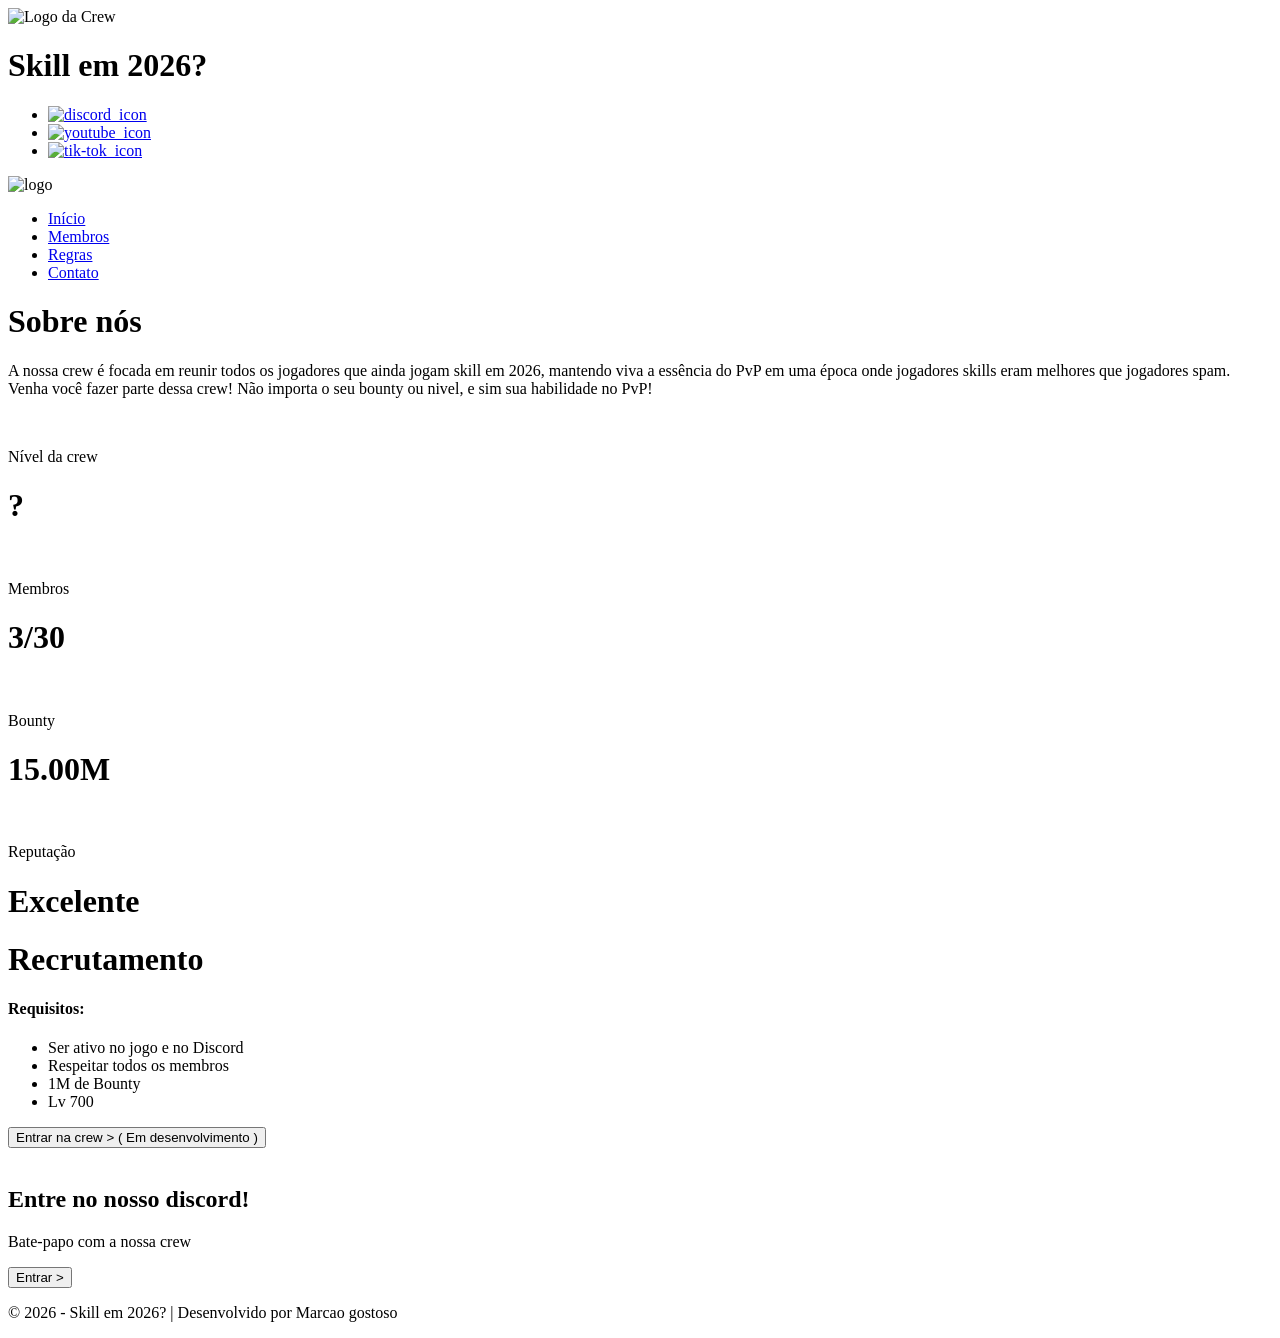
==== index.html @ 3b3278de "Update and rename Início.html to index.html" ====
<!DOCTYPE html>
<html>

<head>
  <meta charset="UTF-8">
  <meta name="viewport" content="width=device-width, initial-scale=1.0">
  <link rel="preconnect" href="https://fonts.googleapis.com">
  <link rel="preconnect" href="https://fonts.gstatic.com" crossorigin>
  <link href="https://fonts.googleapis.com/css2?family=Pirata+One&display=swap" rel="stylesheet">
  <link href="https://fonts.googleapis.com/css2?family=Cinzel+Decorative:wght@400;700;900&family=Pirata+One&display=swap" rel="stylesheet">
  <link rel="icon" href="./img/logo.png" type="image/png">
  <link rel="stylesheet" href="./css/Inicio.css">
  <title>Skill em 2026? - Inicio</title>
</head>

<body>
  <header>
    <div class="headerhero">
    <div class="containerheader">
      <div class="logoheader">
        <img src="./img/logo.png" alt="Logo da Crew" />
      </div>
      <div class="tituloheader">
        <h1>Skill em 2026?</h1>
      </div>
    </div>
    
    <nav>
            <ul>
                <li><a href="https://discord.gg/h5qg7Xq6h"><img src="./img/discord.png" alt="discord_icon"></a></li>
                
                <li><a href="https://youtube.com/@moonpiratesyt"><img src="./img/youtube.png" alt="youtube_icon"></a></li>
                
                <li><a href="https://vm.tiktok.com/ZS9Yd37UXqhAw-afQp6/"><img src="./img/tik-tok.png" alt="tik-tok_icon"></a></li>
            </ul>
        </nav>
        
  </header>
  
  <main>
    
    <img src="./img/logo.png" alt="logo" id="imagemprincipal"/>
    
    <div class="menu">
      <ul>
        <li>
          <a href="index.html" id="ainicio">Início</a>
        </li>
        <li>
          <a href="#">Membros</a>
        </li>
        <li>
          <a href="Regras.html">Regras</a>
        </li>
        <li>
          <a href="Contato.html">Contato</a>
        </li>
      </ul>
    </div>
    
    <div class="vantagens">
      <div class="sobrenos">
      <h1>Sobre nós</h1>
      <p>A nossa crew é focada em reunir todos os jogadores que ainda jogam skill em 2026, mantendo viva a essência do PvP em uma época onde jogadores skills eram melhores que jogadores spam. Venha você fazer parte dessa crew! Não importa o seu bounty ou nivel, e sim sua habilidade no PvP!</p>
      </div>
      
      <div class="linhameio"></div>
      
      <div class="gradevantagem">
        <div class="espacovantagem">
          <img src="./img/coroa.png" alt="" />
          <p>Nível da crew</p>
          <h1>?</h1>
        </div>
        <div class="espacovantagem">
          <img src="./img/pessoa.png" alt="" />
          <p>Membros</p>
          <h1>3/30</h1>
        </div>
        <div class="espacovantagem">
          <img src="./img/caveira.png" alt="" />
          <p>Bounty</p>
          <h1>15.00M</h1>
        </div>
        <div class="espacovantagem">
          <img src="./img/espada.png" alt="" />
          <p>Reputação</p>
          <h1>Excelente</h1>
        </div>
      </div>
    </div>
    <div class="requisitos">
      <div class="textorequisitos">
      <h1>Recrutamento</h1>
      <h4>Requisitos:</h4>
      <ul>
        <li><span> Ser ativo no jogo e no Discord </span></li>
        <li><span> Respeitar todos os membros </span></li>
        <li><span> 1M de Bounty </span></li>
        <li><span> Lv 700 </span></li>
      </ul>
      </div>
      <div class="caixacrew">
      <button type="" id="botaocrew">
        Entrar na crew <span> > </span>
        ( Em desenvolvimento )
        </button>
      </div>
    </div>
      
    <div class="caixadc">
      <div class="btndcetexto">
      <img src="./img/discordazul.png" alt="" />
      <div class="textodc">
        <h2>Entre no nosso discord!</h2>
        <p>Bate-papo com a nossa crew</p>
      </div>
      </div>
      <div class="caixabtndc">
        <button type="" class="botaodc" onclick="window.open('https://discord.gg/h5qg7Xq6h')"> Entrar <span> > </span></button>
      </div>
    </div>
  </main>
  
  <footer>
    <p>© 2026 - Skill em 2026? | Desenvolvido por Marcao gostoso</p>
  </footer>
  <script type="module" src="./js/script.js"></script>
</body>

</html>
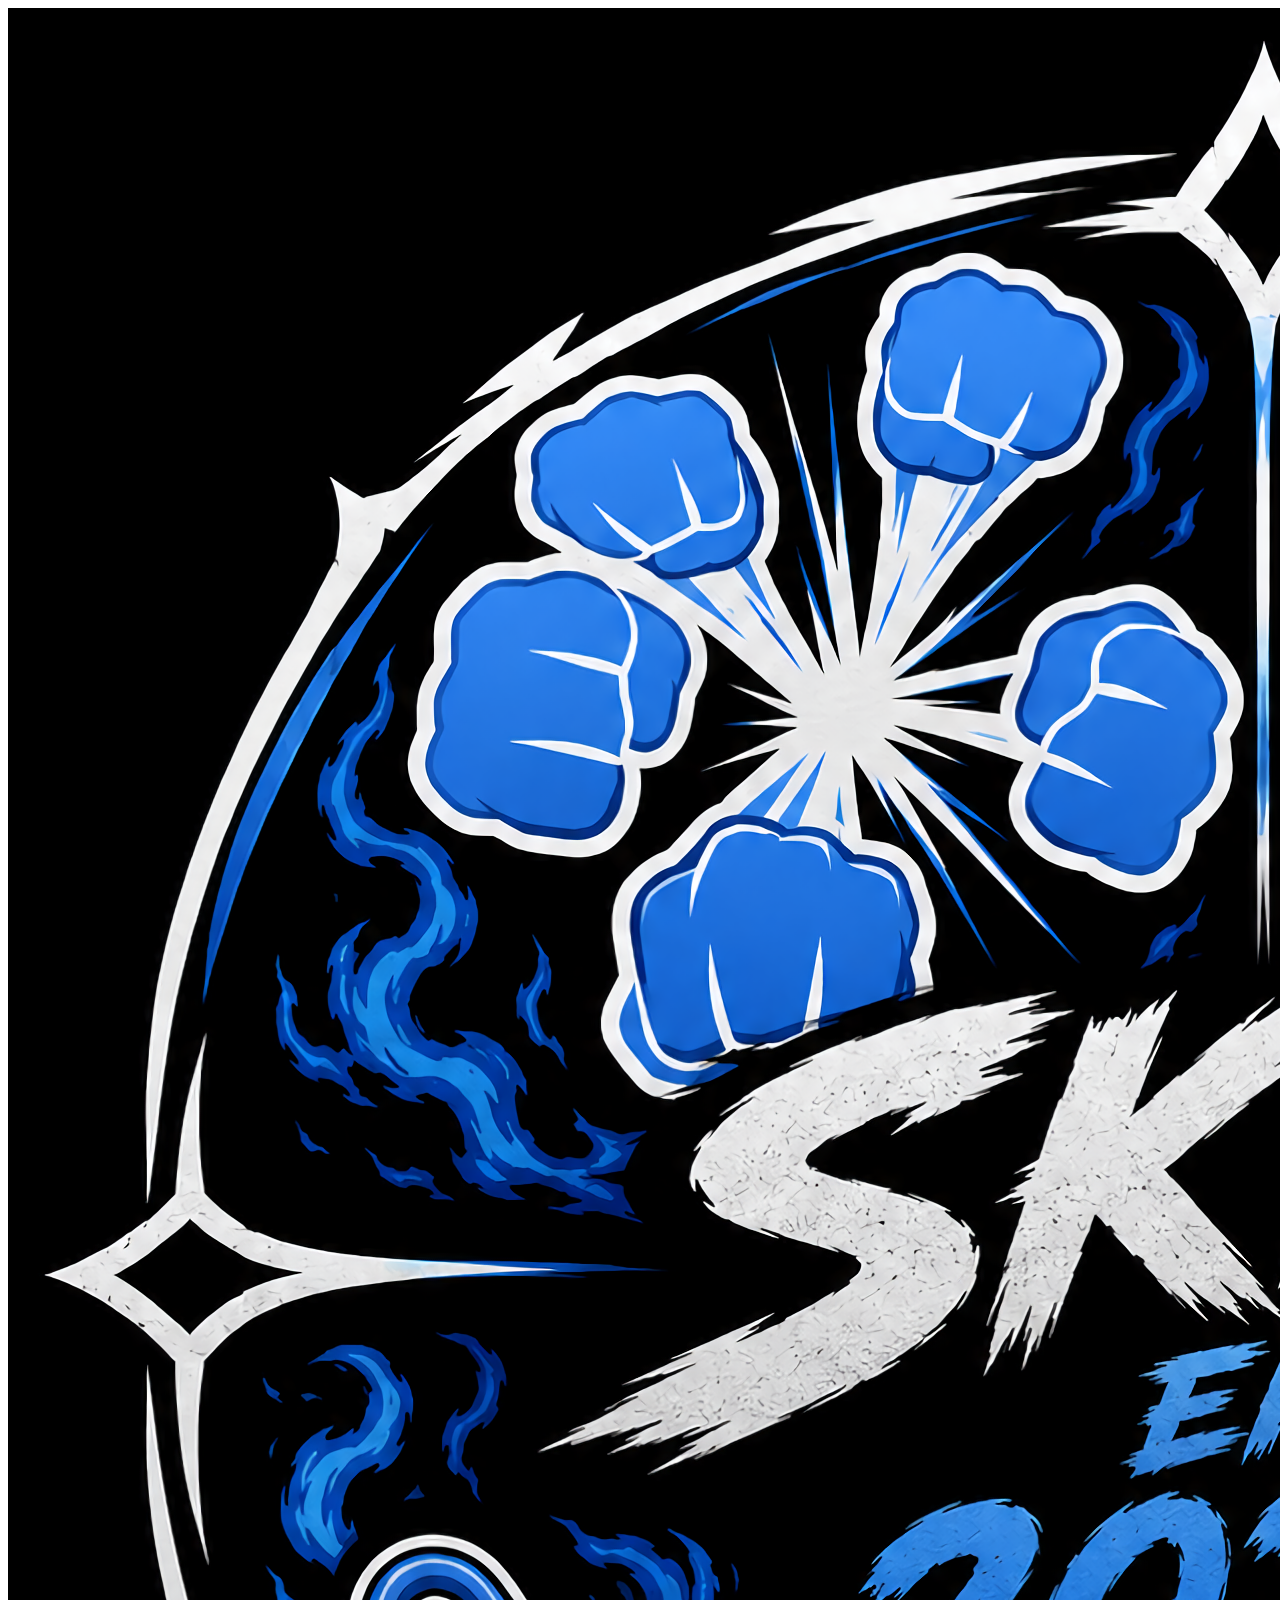
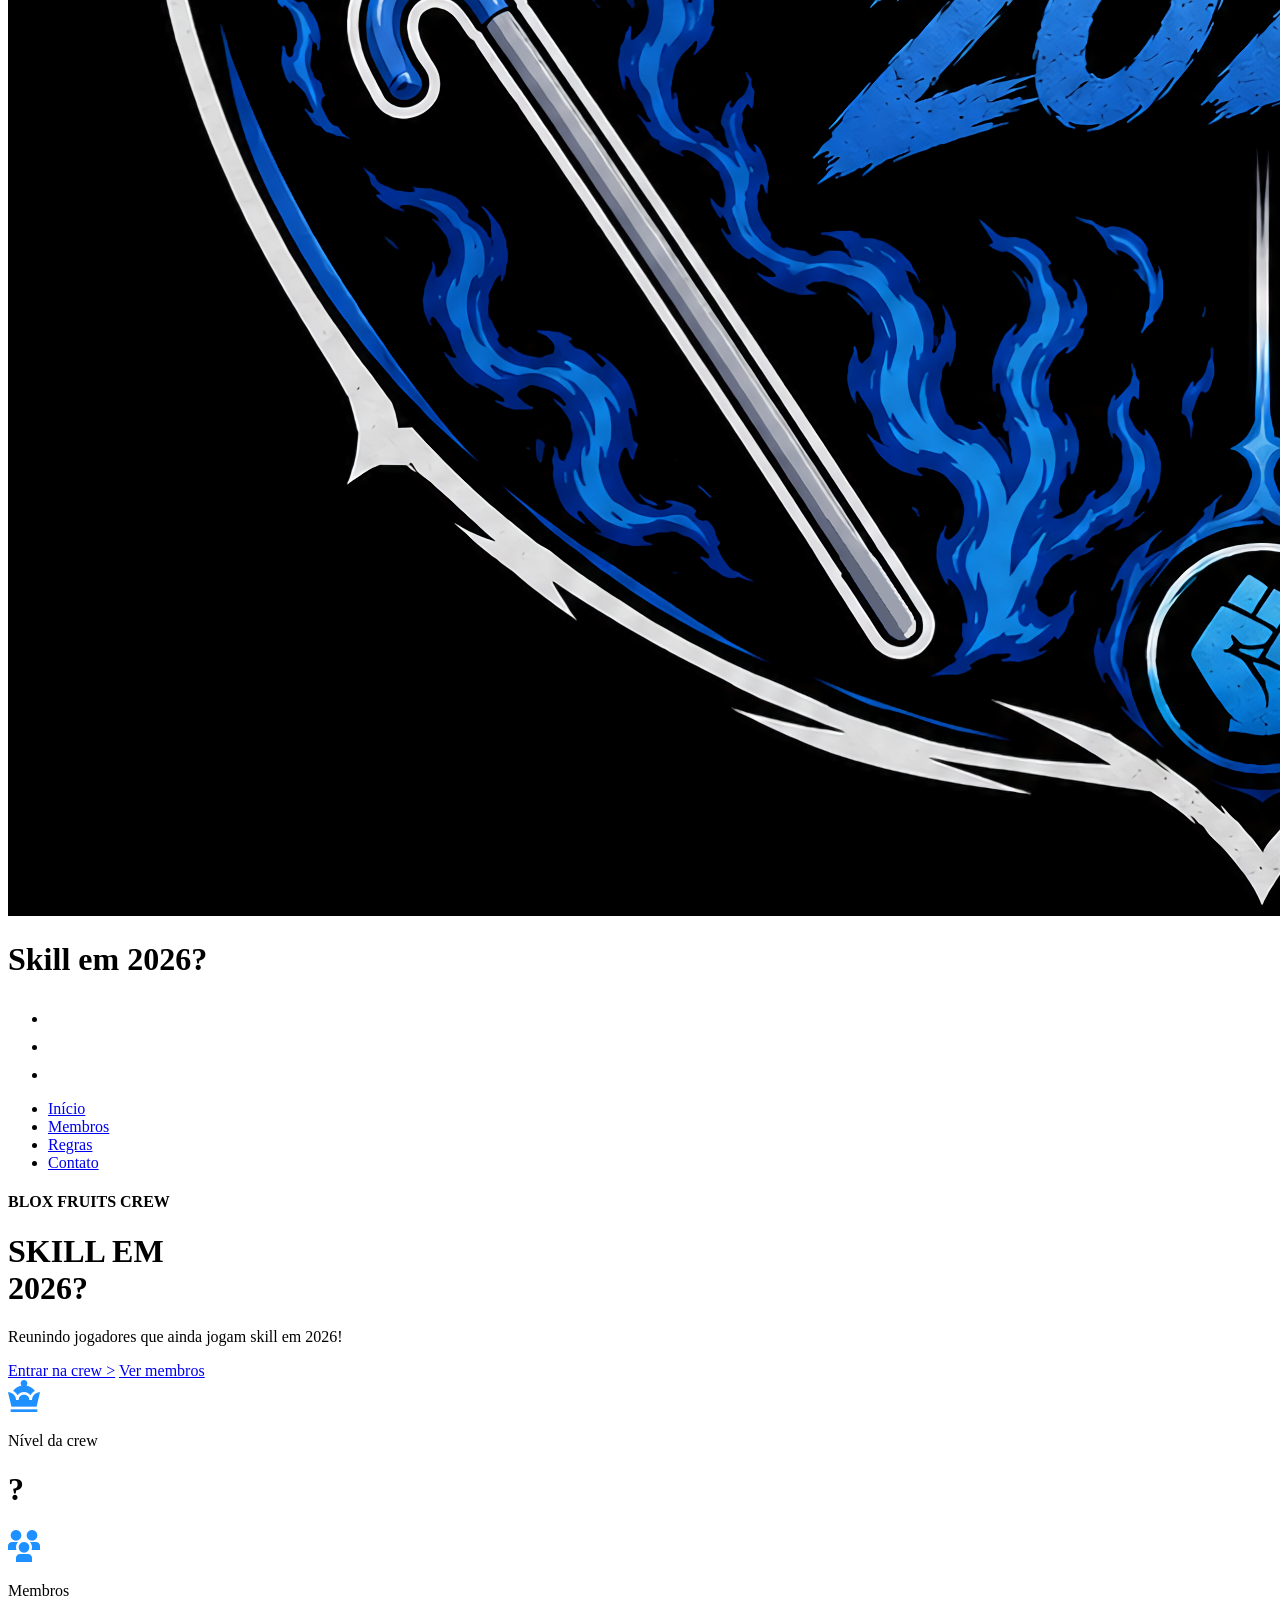
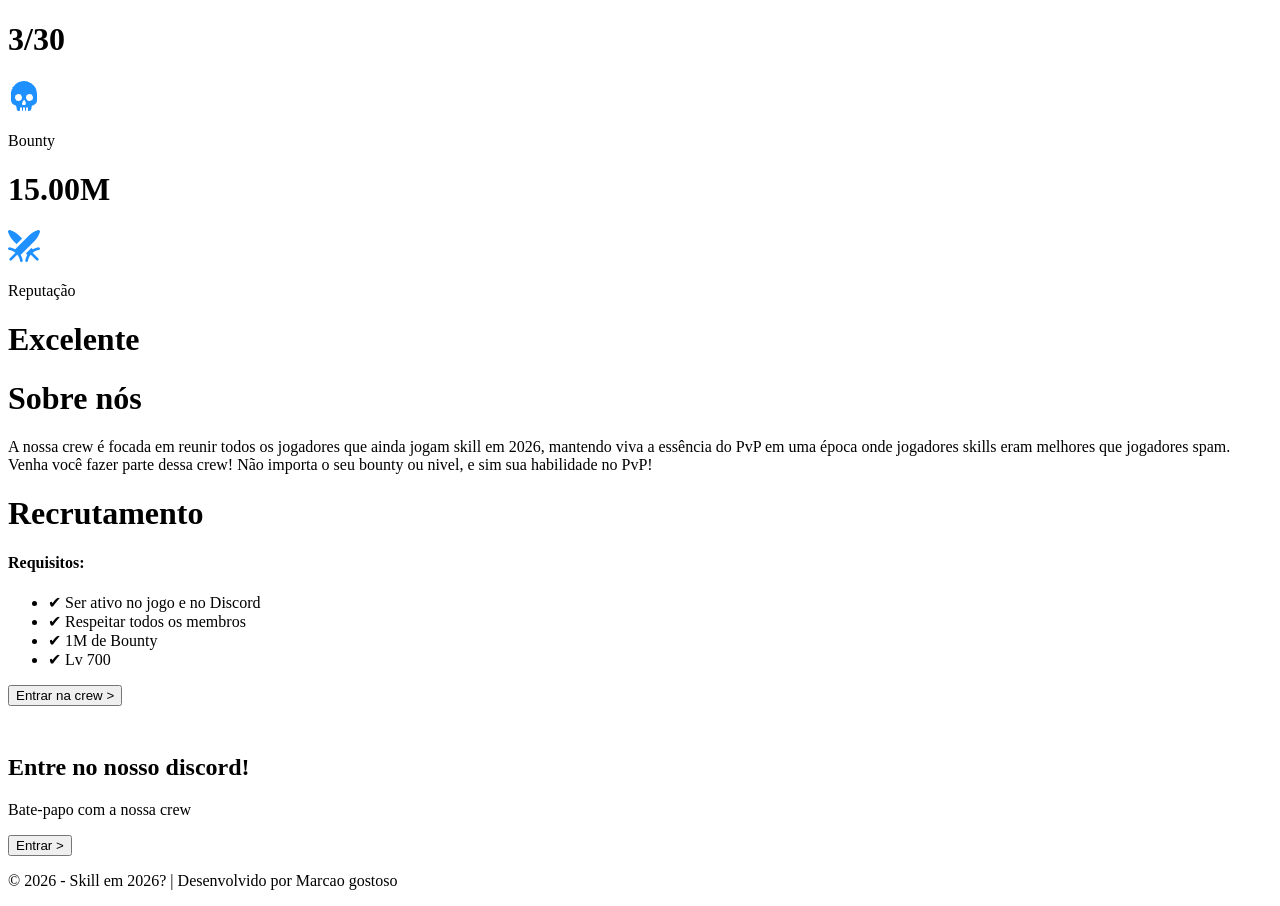
==== commit cbea9aeb: "Add files via upload" ====
--- a/index.html
+++ b/index.html
@@ -8,15 +8,16 @@
   <link rel="preconnect" href="https://fonts.gstatic.com" crossorigin>
   <link href="https://fonts.googleapis.com/css2?family=Pirata+One&display=swap" rel="stylesheet">
   <link href="https://fonts.googleapis.com/css2?family=Cinzel+Decorative:wght@400;700;900&family=Pirata+One&display=swap" rel="stylesheet">
+  <link href="https://fonts.googleapis.com/css2?family=Bebas+Neue&display=swap" rel="stylesheet">
+  <link href="https://fonts.googleapis.com/css2?family=Bebas+Neue&family=Patrick+Hand&display=swap" rel="stylesheet">
   <link rel="icon" href="./img/logo.png" type="image/png">
-  <link rel="stylesheet" href="./css/Inicio.css">
+  <link rel="stylesheet" href="./css/Início.css">
   <title>Skill em 2026? - Inicio</title>
 </head>
 
 <body>
   <header>
     <div class="headerhero">
-    <div class="containerheader">
       <div class="logoheader">
         <img src="./img/logo.png" alt="Logo da Crew" />
       </div>
@@ -24,7 +25,6 @@
         <h1>Skill em 2026?</h1>
       </div>
     </div>
-    
     <nav>
             <ul>
                 <li><a href="https://discord.gg/h5qg7Xq6h"><img src="./img/discord.png" alt="discord_icon"></a></li>
@@ -37,35 +37,45 @@
         
   </header>
   
+  <nav>
+  <div class="menu">
+    <ul>
+      <li>
+        <a href="index.html" id="ainicio">Início</a>
+      </li>
+      <li>
+        <a href="#">Membros</a>
+      </li>
+      <li>
+        <a href="Regras.html">Regras</a>
+      </li>
+      <li>
+        <a href="Contato.html">Contato</a>
+      </li>
+    </ul>
+  </div>
+  </nav>
+  
   <main>
     
-    <img src="./img/logo.png" alt="logo" id="imagemprincipal"/>
     
-    <div class="menu">
-      <ul>
-        <li>
-          <a href="index.html" id="ainicio">Início</a>
-        </li>
-        <li>
-          <a href="#">Membros</a>
-        </li>
-        <li>
-          <a href="Regras.html">Regras</a>
-        </li>
-        <li>
-          <a href="Contato.html">Contato</a>
-        </li>
-      </ul>
-    </div>
+      <div class="tituloprincipal">
+        <h4>BLOX FRUITS CREW</h4>
+        <h1>
+          SKILL EM <br> <span> 2026? </span> 
+        </h1>
+        <p>
+          Reunindo jogadores que ainda jogam skill em 2026!
+        </p>
+      </div>
+      <div class="btntituloprincipal">
+        <a href="#" id="entracrew">Entrar na crew ></a>
+        <a href="#" id="vermembros">Ver membros</a>
+      </div>
+    
+    
     
     <div class="vantagens">
-      <div class="sobrenos">
-      <h1>Sobre nós</h1>
-      <p>A nossa crew é focada em reunir todos os jogadores que ainda jogam skill em 2026, mantendo viva a essência do PvP em uma época onde jogadores skills eram melhores que jogadores spam. Venha você fazer parte dessa crew! Não importa o seu bounty ou nivel, e sim sua habilidade no PvP!</p>
-      </div>
-      
-      <div class="linhameio"></div>
-      
       <div class="gradevantagem">
         <div class="espacovantagem">
           <img src="./img/coroa.png" alt="" />
@@ -88,29 +98,32 @@
           <h1>Excelente</h1>
         </div>
       </div>
+      <div id="sobrenos">
+      <h1>Sobre nós</h1>
+      <p>A nossa crew é focada em reunir todos os jogadores que ainda jogam skill em 2026, mantendo viva a essência do PvP em uma época onde jogadores skills eram melhores que jogadores spam. Venha você fazer parte dessa crew! Não importa o seu bounty ou nivel, e sim sua habilidade no PvP!</p>
+      </div>
     </div>
     <div class="requisitos">
-      <div class="textorequisitos">
+      <div id="textorequisitos">
       <h1>Recrutamento</h1>
       <h4>Requisitos:</h4>
       <ul>
-        <li><span> Ser ativo no jogo e no Discord </span></li>
-        <li><span> Respeitar todos os membros </span></li>
-        <li><span> 1M de Bounty </span></li>
-        <li><span> Lv 700 </span></li>
+        <li>&#10004<span> Ser ativo no jogo e no Discord </span></li>
+        <li>&#10004<span> Respeitar todos os membros </span></li>
+        <li>&#10004<span> 1M de Bounty </span></li>
+        <li>&#10004<span> Lv 700 </span></li>
       </ul>
       </div>
       <div class="caixacrew">
       <button type="" id="botaocrew">
         Entrar na crew <span> > </span>
-        ( Em desenvolvimento )
         </button>
       </div>
     </div>
       
     <div class="caixadc">
       <div class="btndcetexto">
-      <img src="./img/discordazul.png" alt="" />
+      <img src="./img/discord.png" alt="logo_discord" />
       <div class="textodc">
         <h2>Entre no nosso discord!</h2>
         <p>Bate-papo com a nossa crew</p>
@@ -128,4 +141,4 @@
   <script type="module" src="./js/script.js"></script>
 </body>
 
-</html>
+</html>
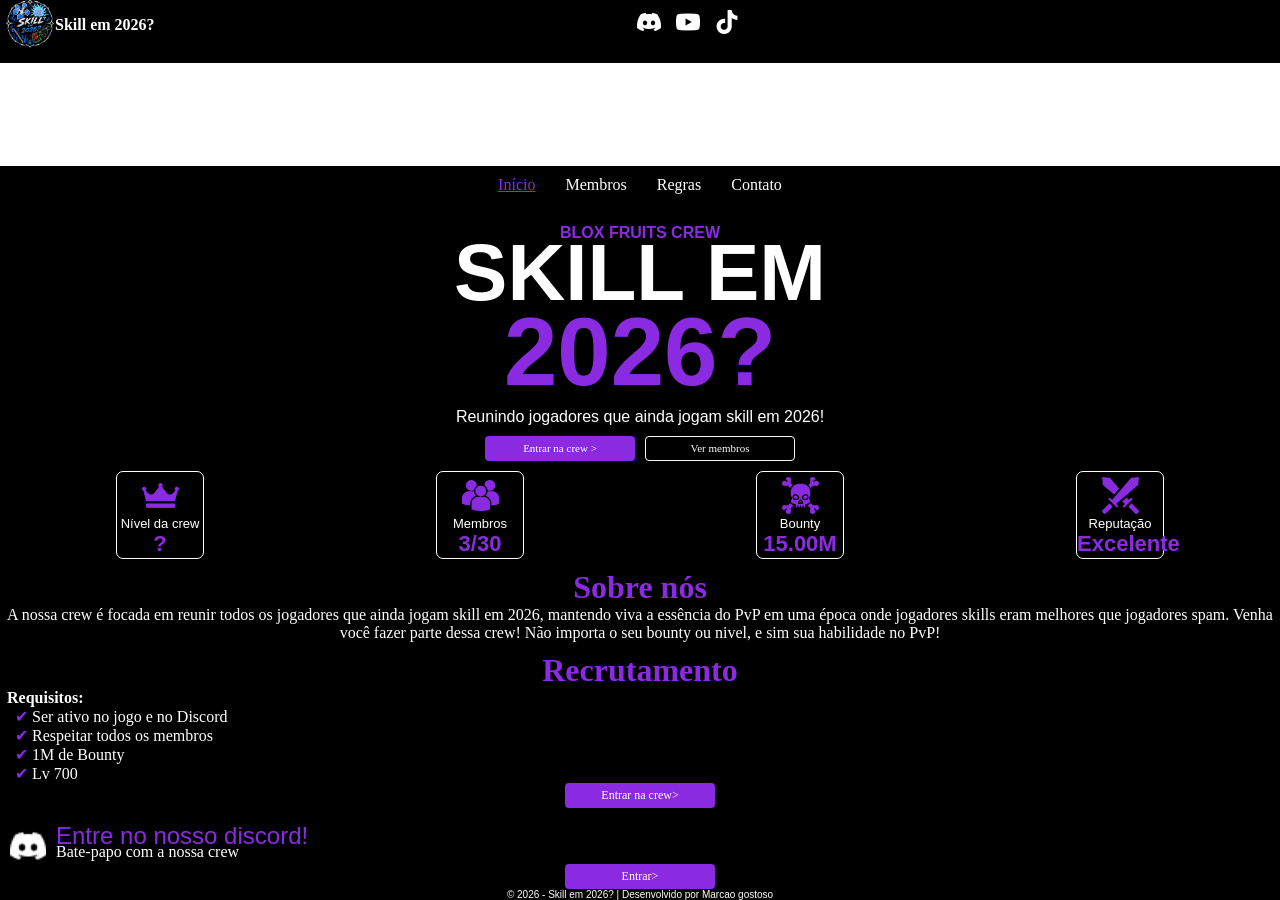
==== commit 825d5828: "Update index.html" ====
--- a/index.html
+++ b/index.html
@@ -44,7 +44,7 @@
         <a href="index.html" id="ainicio">Início</a>
       </li>
       <li>
-        <a href="#">Membros</a>
+        <a href="Membros.html">Membros</a>
       </li>
       <li>
         <a href="Regras.html">Regras</a>
@@ -141,4 +141,4 @@
   <script type="module" src="./js/script.js"></script>
 </body>
 
-</html>+</html>
--- a/css/Início.css
+++ b/css/Início.css
@@ -0,0 +1,289 @@
+/*-------------------CSS MOBILE--------------------*/
+
+* {
+  box-sizing: border-box;
+  margin: 0;
+  padding: 0;
+}
+
+html,body {
+  width: 100%;
+  max-width: 100%;
+  overflow-x: hidden;
+  color: white;
+  font-family: Arial, sans-serif;
+}
+
+header {
+  background: black;
+  width: 100%;
+  height: 7%;
+  display: flex;
+  position: fixed;
+}
+
+.headerhero {
+  display: flex;
+  flex-direction: row;
+  background: black;
+  width: 40%;
+  height: 50px;
+  align-items: center;
+  margin-left: 5px;
+  font-family: "Cinzel Decorative", serif;
+}
+
+.tituloheader h1 {
+  font-size: 16px;
+  margin: 0;
+  color: white;
+  width: 150%;
+}
+
+.logoheader img{
+  width: 50px;
+  height: auto;
+}
+
+.menu {
+  background: black;
+  margin-top: 13%;
+  font-family: "Cinzel Decorative", serif;
+}
+
+.menu ul {
+  list-style: none;
+  display: flex;
+  margin: 0;
+  padding: 10px;
+  align-items: center;
+  justify-content: center;
+  gap: 30px;
+}
+
+.menu a {
+  text-decoration: none;
+  color: white;
+}
+
+#ainicio {
+  text-decoration: underline;
+  color: blueviolet;
+}
+
+header nav {
+  display: flex;
+  text-align: right;
+  margin-left: 110px;
+}
+
+
+header nav ul {
+  list-style: none;
+  display: flex;
+  margin: 0;
+  padding: 10px;
+  gap: 15px;
+}
+
+main {
+  background: black;
+  display: grid;
+  grid-template-columns: 1fr;
+  grid-template-rows: 1fr, 1fr, 1fr;
+}
+
+.tituloprincipal {
+  text-align: center;
+  font-family: "Bebas Neue", sans-serif;
+  margin-top: 20px;
+}
+
+.tituloprincipal h4 {
+  color: blueviolet;
+}
+
+.tituloprincipal h1 {
+  font-size: 5em;
+  margin-top: -5px;
+  line-height: 0.9;
+}
+
+.tituloprincipal h1 span {
+  color: blueviolet;
+  font-size: 1.2em;
+}
+
+.tituloprincipal p {
+  margin-top: 12px;
+}
+
+.btntituloprincipal {
+  display: flex;
+  justify-content: center;
+  grid-row: 2;
+  grid-column: 1;
+  margin-top: 10px;
+  font-family: "Cinzel Decorative", serif;
+}
+
+#entracrew {
+  background: blueviolet;
+  border-radius: 4px;
+  margin-right: 10px;
+  text-decoration: none;
+  color: white;
+  font-size: 11px;
+  height: 25px;
+  width: 150px;
+  text-align: Center;
+  display: flex;
+  align-items: center;
+  justify-content: center;
+}
+
+#vermembros {
+  border: 1px solid whitesmoke;
+  border-radius: 4px;
+  text-decoration: none;
+  color: white;
+  font-size: 11px;
+  width: 150px;
+  align-items: center;
+  display: flex;
+  align-items: center;
+  justify-content: center;
+}
+
+.vantagens {
+  grid-row: 3;
+  grid-column: 1;
+}
+
+.gradevantagem {
+  display: flex;
+  margin-top: 10px;
+}
+
+.espacovantagem {
+  font-size: 10px;
+  width: 88px;
+  height: 88px;
+  border: 1px solid white;
+  border-radius: 7px;
+  margin: 2px;
+  margin: 0 auto;
+  text-align: center;
+  color: blueviolet;
+  font-family: "Bebas Neue", sans-serif;
+  font-size: 11px;
+}
+
+.espacovantagem p {
+  color: white;
+  font-size: 13px;
+}
+
+.espacovantagem img {
+  height: 42px;
+  padding-top: 5px;
+}
+
+#sobrenos {
+  text-align: center;
+  margin-top: 10px;
+  font-family: "Patrick Hand", cursive;
+}
+
+#sobrenos h1 {
+  color: blueviolet;
+  font-family: "Cinzel Decorative", serif;
+}
+
+#textorequisitos h1{
+  text-align: center;
+  color: blueviolet;
+  margin-top: 10px;
+  font-family: "Cinzel Decorative", serif;
+}
+
+#textorequisitos h4 {
+  text-align: left;
+  padding-left: 7px;
+  font-family: "Cinzel Decorative", serif;
+}
+
+#textorequisitos ul {
+  text-align: left;
+  color: blueviolet;
+  padding-left: 15px;
+  list-style: none;
+  font-family: "Patrick Hand", cursive;
+}
+
+#textorequisitos ul span {
+  color: white;
+}
+
+#botaocrew {
+  background: blueviolet;
+  border: none;
+  border-radius: 4px;
+  margin-right: 10px;
+  text-decoration: none;
+  color: white;
+  font-size: 12px;
+  height: 25px;
+  width: 150px;
+  text-align: Center;
+  display: flex;
+  align-items: center;
+  justify-content: center;
+  margin: 0 auto;
+  font-family: "Cinzel Decorative", serif;
+}
+
+.btndcetexto {
+  display: flex;
+  padding-top: 20px;
+  font-family: "Patrick Hand", cursive;
+  line-height: 16px;
+}
+
+.btndcetexto h2 {
+  font-family: "Bebas Neue", sans-serif;
+  color: blueviolet;
+  font-weight: lighter;
+}
+
+.btndcetexto img {
+  height: 36px;
+  padding-left: 10px;
+  padding-right: 10px;
+  padding-top: px;
+}
+
+.botaodc {
+  background: blueviolet;
+  border: none;
+  border-radius: 4px;
+  margin-top: 10px;
+  text-decoration: none;
+  color: white;
+  font-size: 12px;
+  height: 25px;
+  width: 150px;
+  text-align: Center;
+  display: flex;
+  align-items: center;
+  justify-content: center;
+  margin: 0 auto;
+  font-family: "Cinzel Decorative", serif;
+}
+
+footer {
+  font-size: 10px;
+  text-align: center;
+  color: white;
+  background: black;
+}
